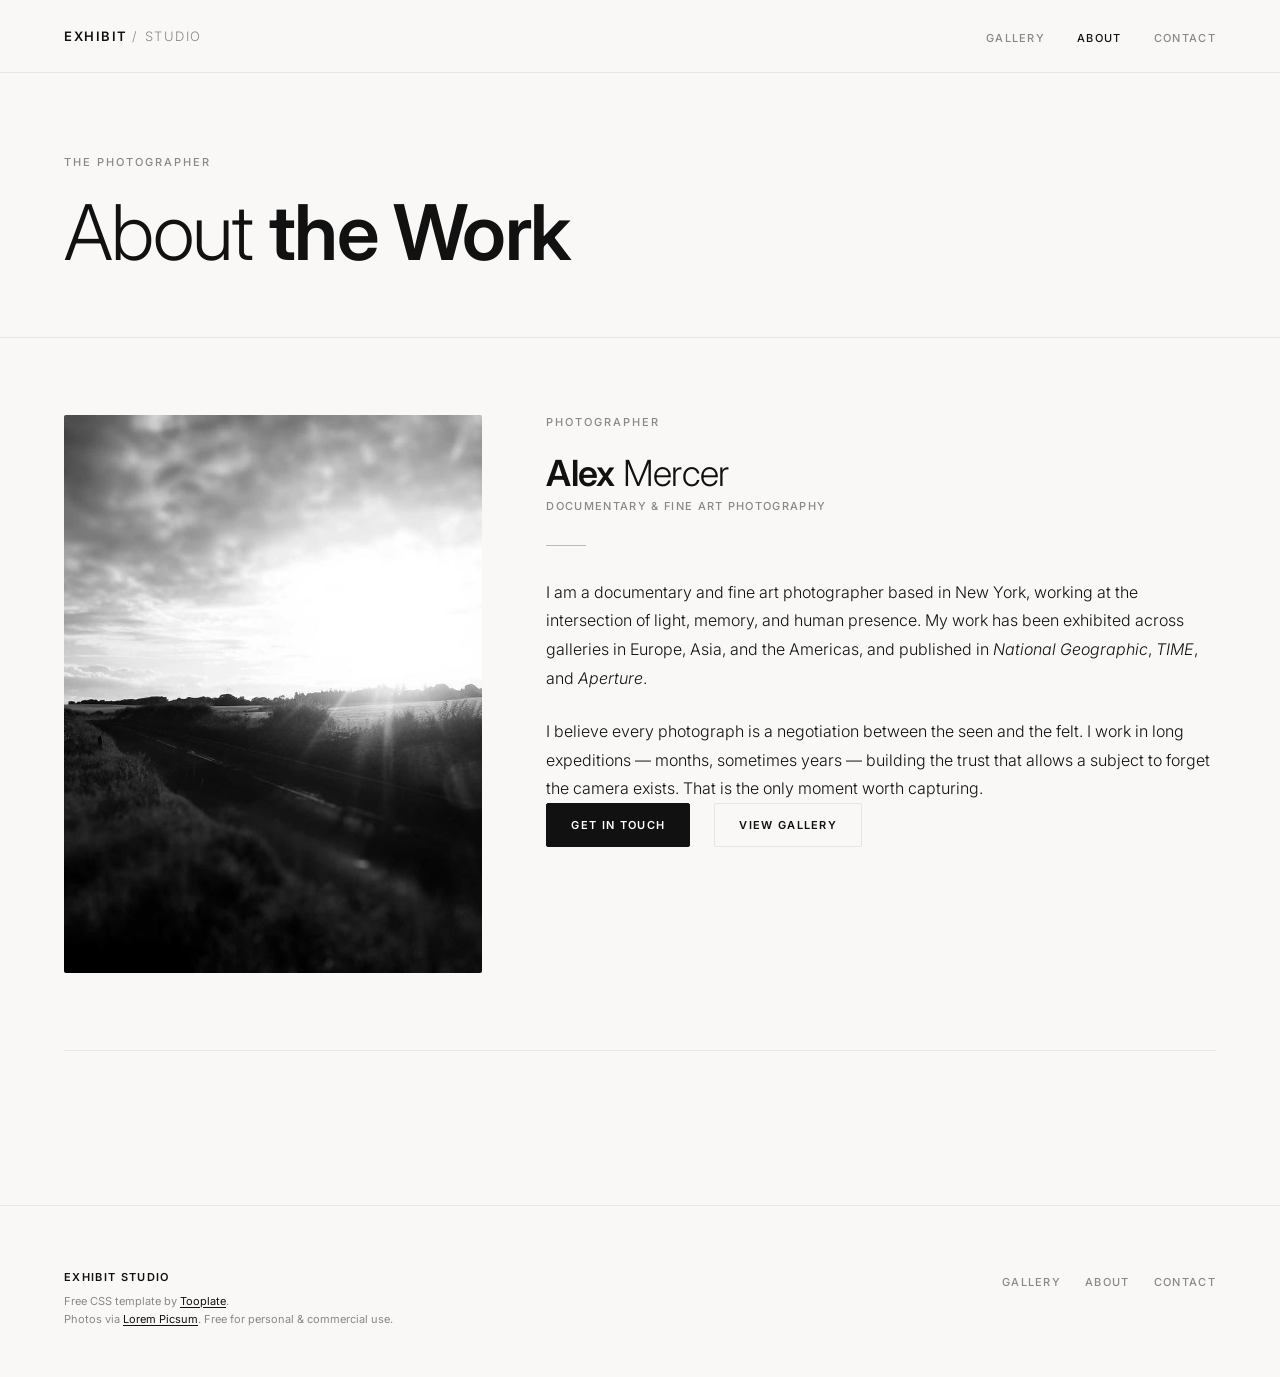
==== about.html @ 5e337fef "barebones website minus individual image pages" ====
<!DOCTYPE html>
<html lang="en">
<head>
  <meta charset="UTF-8" />
  <meta name="viewport" content="width=device-width, initial-scale=1.0" />
  <title>About — Exhibit Studio</title>
  <meta name="description" content="About the photographer — Exhibit Studio." />

  <!--
Tooplate 2160 Exhibit Studio
https://www.tooplate.com/view/2160-exhibit-studio
Free HTML CSS Template
-->

  <link rel="preconnect" href="https://fonts.googleapis.com" />
  <link rel="preconnect" href="https://fonts.gstatic.com" crossorigin />
  <link href="https://fonts.googleapis.com/css2?family=Inter:wght@300;400;500;600&display=swap" rel="stylesheet" />
  <link rel="stylesheet" href="tooplate-exhibit-style.css" />
</head>
<body>

  <!-- ═══════════════════════════════════════════════════════════════
       NAVIGATION
       ═══════════════════════════════════════════════════════════════ -->
  <nav class="site-nav" role="navigation" aria-label="Main">

    <div class="nav__bar">
      <!-- ↓ EDIT: Your studio / brand name -->
      <a href="index.html" class="nav__wordmark">Exhibit <span>/ Studio</span></a>

      <ul class="nav__links">
        <li><a href="index.html">Gallery</a></li>
        <li><a href="about.html" class="nav__link--active">About</a></li>
        <li><a href="contact.html">Contact</a></li>
      </ul>

      <button
        class="nav__hamburger"
        id="js-hamburger"
        aria-label="Open menu"
        aria-expanded="false"
        aria-controls="js-mobile-menu"
      >
        <span class="nav__hamburger-line"></span>
        <span class="nav__hamburger-line"></span>
        <span class="nav__hamburger-line"></span>
      </button>
    </div>

    <ul class="nav__mobile-menu" id="js-mobile-menu" aria-hidden="true">
      <li><a href="index.html">Gallery</a></li>
      <li><a href="about.html" class="nav__link--active">About</a></li>
      <li><a href="contact.html">Contact</a></li>
    </ul>

  </nav>


  <!-- ═══════════════════════════════════════════════════════════════
       HERO
       ═══════════════════════════════════════════════════════════════ -->
  <header class="page-hero">
    <p class="page-hero__tag">The Photographer</p>
    <!-- ↓ EDIT: Your name or studio tagline -->
    <h1 class="page-hero__title">About <strong>the Work</strong></h1>
  </header>


  <!-- ═══════════════════════════════════════════════════════════════
       ABOUT CONTENT
       ═══════════════════════════════════════════════════════════════ -->
  <main class="about-body">

    <!-- ── Portrait + Bio ──────────────────────────────────────── -->
    <div class="about-intro">

      <div class="about-portrait">
        <!-- ↓ EDIT: Replace with your portrait photo -->
        <img
          src="images/tooplate-about-image.jpg"
          width="600"
          height="800"
          alt="Portrait of the photographer"
          class="about-portrait__img"
          loading="eager"
        />
      </div>

      <div class="about-bio">
        <p class="about-bio__label">Photographer</p>

        <!-- ↓ EDIT: Your full name -->
        <h2 class="about-bio__name"><strong>Alex</strong> Mercer</h2>
        <!-- ↓ EDIT: Your title or specialty -->
        <p class="about-bio__title">Documentary &amp; Fine Art Photography</p>

        <div class="about-bio__divider" aria-hidden="true"></div>

        <!-- ↓ EDIT: Your bio paragraphs (2–3 is ideal) -->
        <p class="about-bio__text">
          I am a documentary and fine art photographer based in New York, working at the
          intersection of light, memory, and human presence. My work has been exhibited
          across galleries in Europe, Asia, and the Americas, and published in
          <em>National Geographic</em>, <em>TIME</em>, and <em>Aperture</em>.
        </p>
        <p class="about-bio__text">
          I believe every photograph is a negotiation between the seen and the felt.
          I work in long expeditions — months, sometimes years — building the trust
          that allows a subject to forget the camera exists. That is the only moment
          worth capturing.
        </p>


    <!-- ── CTA ──────────────────────────────────────────────────── -->
    <div class="about-cta">
      <!-- ↓ EDIT: Link to your gallery and contact page -->
      <a href="contact.html" class="btn btn--primary">Get in touch</a>
      <a href="index.html"   class="btn btn--ghost">View gallery</a>
    </div>

  </main>


  <!-- ═══════════════════════════════════════════════════════════════
       FOOTER
       ═══════════════════════════════════════════════════════════════ -->
  <footer class="site-footer">
    <div>
      <!-- ↓ EDIT: Your studio name -->
      <p class="footer__brand">Exhibit Studio</p>
      <p class="footer__credit">
        Free CSS template by <a href="https://www.tooplate.com/view/2160-exhibit-studio" target="_blank" rel="nofollow">Tooplate</a>.<br>
        Photos via <a href="https://picsum.photos" target="_blank" rel="noopener">Lorem Picsum</a>. Free for personal &amp; commercial use.
      </p>
    </div>
    <ul class="footer__nav">
      <li><a href="index.html">Gallery</a></li>
      <li><a href="about.html">About</a></li>
      <li><a href="contact.html">Contact</a></li>
    </ul>
  </footer>

  <!-- ═══════════════════════════════════════════════════════════════
       JAVASCRIPT — Hamburger menu only
       ═══════════════════════════════════════════════════════════════ -->
  <script src="tooplate-exhibit-script.js"></script>

</body>
</html>
---- tooplate-exhibit-style.css ----
/*
Tooplate 2160 Exhibit Studio
https://www.tooplate.com/view/2160-exhibit-studio
Free HTML CSS Template
*/

/* ═══════════════════════════════════════════════════════════════
       DESIGN TOKENS — Edit these to restyle the entire template
       ═══════════════════════════════════════════════════════════════ */
    :root {

      /* ── Palette ─────────────────────────────────────────────── */
      --color-page-background:    #f9f8f6;   /* Off-white canvas                */
      --color-surface:            #ffffff;   /* Card / panel backgrounds        */
      --color-text-primary:       #111111;   /* Headlines, nav links            */
      --color-text-secondary:     #888888;   /* Sub-labels, meta info           */
      --color-text-tertiary:      #bbbbbb;   /* Dividers, faint labels          */
      --color-accent:             #111111;   /* Hover underlines, active states */
      --color-border-subtle:      #e8e6e1;   /* Hairline borders                */

      /* ── Caption Overlay ─────────────────────────────────────── */
      --color-caption-background: rgba(0, 0, 0, 0.72);  /* Semi-transparent bar */
      --color-caption-text:       #ffffff;
      --color-caption-meta:       rgba(255, 255, 255, 0.60);

      /* ── Lightbox (Lightroom Mode) ───────────────────────────── */
      --color-lightbox-backdrop:  rgba(8, 8, 8, 0.97);
      --color-lightbox-ui:        rgba(255, 255, 255, 0.85);
      --color-lightbox-ui-hover:  #ffffff;
      --color-lightbox-meta:      rgba(255, 255, 255, 0.50);

      /* ── Typography ──────────────────────────────────────────── */
      --font-family:              'Inter', -apple-system, BlinkMacSystemFont, sans-serif;
      --font-size-wordmark:       0.8125rem;  /* NAV logo text             */
      --font-size-label:          0.6875rem;  /* Tags, meta, small labels  */
      --font-size-caption-title:  0.8125rem;  /* Overlay photo title       */
      --font-size-caption-meta:   0.6875rem;  /* Overlay photographer meta */
      --font-size-hero-title:     clamp(2.25rem, 6vw, 5rem);
      --font-size-hero-sub:       clamp(0.75rem, 1.5vw, 0.875rem);
      --font-size-footer:         0.6875rem;
      --letter-spacing-wide:      0.12em;
      --letter-spacing-wider:     0.18em;

      /* ── Page Spacing ────────────────────────────────────────── */
      --space-page-x:             clamp(1.5rem, 5vw, 6rem);  /* Left/right margin  */
      --space-gallery-x:          clamp(20rem, 20vw, 30rem);
      --space-page-top:           2rem;
      --space-nav-height:         4.5rem;
      --space-hero-top:           clamp(3rem, 6vw, 6rem);
      --space-hero-bottom:        clamp(2.5rem, 5vw, 5rem);
      --space-section-gap:        clamp(1rem, 2vw, 1.5rem);
      --space-footer-top:         clamp(3rem, 5vw, 5rem);

      /* ── Masonry Grid ────────────────────────────────────────── */
      --grid-column-gap:          clamp(0.625rem, 1.25vw, 1.125rem); /* Gap between columns */
      --grid-item-margin-bottom:  clamp(0.625rem, 1.25vw, 1.125rem); /* Gap between rows    */
      --grid-columns-frontpg:     1;   
      --grid-columns-wide:        3;   /* ≥1400px */
      --grid-columns-desktop:     2;   /* ≥900px  */
      --grid-columns-tablet:      2;   /* ≥560px  */
      --grid-columns-mobile:      1;   /* <560px  */
      --grid-border-radius:       2px;

      /* ── Transitions ─────────────────────────────────────────── */
      --transition-caption:       transform 0.38s cubic-bezier(0.4, 0, 0.2, 1),
                                  opacity  0.38s cubic-bezier(0.4, 0, 0.2, 1);
      --transition-image-scale:   transform 0.55s cubic-bezier(0.25, 0.46, 0.45, 0.94);
      --transition-lightbox:      opacity 0.28s ease;
      --transition-lightbox-img:  opacity 0.22s ease, transform 0.28s cubic-bezier(0.4, 0, 0.2, 1);

      /* ── Contact Form Colors ──────────────────────────────────── */
      --color-input-bg:           #ffffff;
      --color-input-border:       #d8d5cf;
      --color-input-focus:        #111111;
      --color-success-bg:         #f0faf4;
      --color-success-text:       #1a7a45;
      --color-success-border:     #b6e8cb;
      --color-error-text:         #c0392b;

    }

    /* ═══════════════════════════════════════════════════════════════
       RESET & BASE
       ═══════════════════════════════════════════════════════════════ */
    *, *::before, *::after { box-sizing: border-box; margin: 0; padding: 0; }

    html {
      font-family:          var(--font-family);
      font-size:            16px;
      background-color:     var(--color-page-background);
      color:                var(--color-text-primary);
      -webkit-font-smoothing: antialiased;
      text-rendering:       optimizeLegibility;
      scroll-behavior:      smooth;
    }

    body { min-height: 100vh; }

    img { display: block; width: 100%; height: auto; }

    a { color: inherit; text-decoration: none; }

    /* ═══════════════════════════════════════════════════════════════
       NAVIGATION
       ═══════════════════════════════════════════════════════════════ */
    .site-nav {
      position:         sticky;
      top:              0;
      z-index:          200;
      background-color: var(--color-page-background);
      border-bottom:    1px solid var(--color-border-subtle);
    }

    /* ── Top bar (wordmark + hamburger / desktop links) ────────── */
    .nav__bar {
      display:          flex;
      align-items:      center;
      justify-content:  space-between;
      height:           var(--space-nav-height);
      padding:          0 var(--space-page-x);
    }

    .nav__wordmark {
      font-size:      var(--font-size-wordmark);
      font-weight:    600;
      letter-spacing: var(--letter-spacing-wide);
      text-transform: uppercase;
      color:          var(--color-text-primary);
    }

    .nav__wordmark span {
      font-weight:    300;
      color:          var(--color-text-secondary);
    }

    /* ── Desktop links (hidden on mobile) ───────────────────────── */
    .nav__links {
      display:        flex;
      align-items:    center;
      gap:            2rem;
      list-style:     none;
    }

    .nav__links a {
      font-size:      var(--font-size-label);
      font-weight:    500;
      letter-spacing: var(--letter-spacing-wide);
      text-transform: uppercase;
      color:          var(--color-text-secondary);
      transition:     color 0.2s ease;
    }

    .nav__links a:hover { color: var(--color-text-primary); }

    .nav__links .nav__link--active { color: var(--color-text-primary); }

    /* ── Hamburger button (hidden on desktop) ───────────────────── */
    .nav__hamburger {
      display:          none;
      flex-direction:   column;
      justify-content:  center;
      align-items:      center;
      gap:              5px;
      width:            2.5rem;
      height:           2.5rem;
      background:       transparent;
      border:           none;
      cursor:           pointer;
      padding:          0.25rem;
      border-radius:    4px;
      -webkit-tap-highlight-color: transparent;
    }

    .nav__hamburger-line {
      display:          block;
      width:            22px;
      height:           1.5px;
      background:       var(--color-text-primary);
      border-radius:    2px;
      transition:       transform 0.3s ease, opacity 0.3s ease, width 0.3s ease;
      transform-origin: center;
    }

    /* Animate to X when open */
    .nav__hamburger[aria-expanded="true"] .nav__hamburger-line:nth-child(1) {
      transform: translateY(6.5px) rotate(45deg);
    }
    .nav__hamburger[aria-expanded="true"] .nav__hamburger-line:nth-child(2) {
      opacity:  0;
      width:    0;
    }
    .nav__hamburger[aria-expanded="true"] .nav__hamburger-line:nth-child(3) {
      transform: translateY(-6.5px) rotate(-45deg);
    }

    /* ── Mobile drawer ──────────────────────────────────────────── */
    .nav__mobile-menu {
      display:          none;           /* JS toggles .is-open */
      flex-direction:   column;
      padding:          0 var(--space-page-x) 1.5rem;
      border-top:       1px solid var(--color-border-subtle);
      background-color: var(--color-page-background);

      /* Slide-down animation */
      overflow:         hidden;
      max-height:       0;
      opacity:          0;
      transition:       max-height 0.35s cubic-bezier(0.4, 0, 0.2, 1),
                        opacity    0.25s ease,
                        padding    0.35s ease;
    }

    .nav__mobile-menu.is-open {
      max-height:       20rem;
      opacity:          1;
      padding-top:      1.25rem;
    }

    .nav__mobile-menu li {
      list-style: none;
      border-bottom: 1px solid var(--color-border-subtle);
    }

    .nav__mobile-menu li:last-child { border-bottom: none; }

    .nav__mobile-menu a {
      display:          block;
      padding:          0.9rem 0;
      font-size:        0.8125rem;
      font-weight:      500;
      letter-spacing:   var(--letter-spacing-wide);
      text-transform:   uppercase;
      color:            var(--color-text-secondary);
      transition:       color 0.2s ease;
    }

    .nav__mobile-menu a:hover,
    .nav__mobile-menu .nav__link--active { color: var(--color-text-primary); }

    /* ── Responsive switch ──────────────────────────────────────── */
    @media (max-width: 680px) {
      .nav__links     { display: none; }
      .nav__hamburger { display: flex; }
      .nav__mobile-menu { display: flex; }
    }

    /* ═══════════════════════════════════════════════════════════════
       HERO HEADER
       ═══════════════════════════════════════════════════════════════ */
    .site-hero {
      padding:         var(--space-hero-top) var(--space-page-x) var(--space-hero-bottom);
      border-bottom:   1px solid var(--color-border-subtle);
    }

    .hero__tag {
      display:         inline-block;
      font-size:       var(--font-size-label);
      font-weight:     500;
      letter-spacing:  var(--letter-spacing-wider);
      text-transform:  uppercase;
      color:           var(--color-text-secondary);
      margin-bottom:   1.5rem;
    }

    .hero__title {
      font-size:       var(--font-size-hero-title);
      font-weight:     300;
      line-height:     1.05;
      letter-spacing:  -0.02em;
      max-width:       14ch;
      margin-bottom:   1.75rem;
    }

    .hero__title strong { font-weight: 600; }

    .hero__meta {
      display:         flex;
      align-items:     center;
      gap:             1.5rem;
    }

    .hero__count {
      font-size:       var(--font-size-hero-sub);
      font-weight:     400;
      letter-spacing:  var(--letter-spacing-wide);
      color:           var(--color-text-secondary);
    }

    .hero__rule {
      flex:            1;
      max-width:       4rem;
      height:          1px;
      background:      var(--color-text-tertiary);
    }

    .hero__desc {
      font-size:       var(--font-size-hero-sub);
      color:           var(--color-text-secondary);
      max-width:       48ch;
      line-height:     1.6;
    }

    /* ═══════════════════════════════════════════════════════════════
       FILTER BAR  (optional — remove this section if not needed)
       ═══════════════════════════════════════════════════════════════ */

    /* ═══════════════════════════════════════════════════════════════
       FILTER BAR  (optional — remove this section if not needed)
       ═══════════════════════════════════════════════════════════════ */
    .gallery-filter-wrap {
      border-bottom: 1px solid var(--color-border-subtle);
    }

    .gallery-filter {
      display:         flex;
      align-items:     center;
      flex-wrap:       wrap;       /* All buttons visible — no hidden scroll */
      gap:             0.375rem;
      padding:         0.75rem var(--space-page-x);
    }

    .filter__btn {
      /* 44px minimum tap target height for touch usability */
      min-height:      2.75rem;
      padding:         0 1rem;
      font-family:     var(--font-family);
      font-size:       var(--font-size-label);
      font-weight:     500;
      letter-spacing:  var(--letter-spacing-wide);
      text-transform:  uppercase;
      color:           var(--color-text-secondary);
      background:      transparent;
      border:          1px solid transparent;
      border-radius:   999px;
      cursor:          pointer;
      transition:      all 0.2s ease;
      -webkit-tap-highlight-color: transparent;
      white-space:     nowrap;     /* Each label stays on one line */
    }

    .filter__btn:hover {
      color:           var(--color-text-primary);
      border-color:    var(--color-border-subtle);
    }

    .filter__btn.is-active {
      color:           var(--color-surface);
      background:      var(--color-text-primary);
      border-color:    var(--color-text-primary);
    }

    /* On touch devices: always show caption (no hover state exists) */
    @media (hover: none) {
      .gallery__caption {
        transform:   translateY(0);
        opacity:     1;
      }
    }

    /* ═══════════════════════════════════════════════════════════════
       MASONRY GALLERY  ← THE GRID
       CSS Columns masonry — no JavaScript required for the layout.
       ═══════════════════════════════════════════════════════════════ */
    .front__gallery {
      padding:         var(--space-section-gap) var(--space-page-x);
      /* CSS Columns masonry */
      column-count:    var(--grid-columns-frontpg);
      column-gap:      var(--grid-column-gap);
    }

    /* ── Responsive column counts ─────────────────────────────── */
    @media (min-width: 1000px) {
      .front__gallery { column-count: var(--grid-columns-frontpg); }
      .front__gallery { padding: var(--space-section-gap) var(--space-gallery-x); }
    }

    @media (max-width: 900px) {
      .front__gallery { column-count: var(--grid-columns-frontpg); }
    }

    @media (max-width: 560px) {
      .front__gallery { column-count: var(--grid-columns-frontpg); }
    }

    .case__gallery {
      padding:         var(--space-section-gap) var(--space-page-x);
      /* CSS Columns masonry */
      column-count:    var(--grid-columns-desktop);
      column-gap:      var(--grid-column-gap);
    }

    /* ── Responsive column counts ─────────────────────────────── */
    @media (min-width: 1400px) {
      .case__gallery { column-count: var(--grid-columns-wide); }
    }

    @media (max-width: 900px) {
      .case__gallery { column-count: var(--grid-columns-tablet); }
    }

    @media (max-width: 560px) {
      .case__gallery { column-count: var(--grid-columns-mobile); }
    }

    /* ── Gallery Item ─────────────────────────────────────────── */
    .gallery__item {
      position:        relative;
      display:         block;          /* Prevents column-break artifacts */
      break-inside:    avoid;          /* Prevents images from splitting   */
      max-width: 100%;
      margin-bottom:   var(--grid-item-margin-bottom);
      border-radius:   var(--grid-border-radius);
      overflow:        hidden;
      cursor:          pointer;
      background:      var(--color-border-subtle);  /* Placeholder while image loads */
    }

    /* ── Image zoom on hover ──────────────────────────────────── */
    .gallery__image {
      width:           100%;
      height:          auto;
      display:         block;
      transition:      var(--transition-image-scale);
      will-change:     transform;
    }

    .gallery__item:hover .gallery__image {
      transform:       scale(1.035);
    }

    /* ── Caption Overlay ──────────────────────────────────────── */
    .gallery__caption {
      position:        absolute;
      bottom:          0;
      left:            0;
      right:           0;
      padding:         var(--space-section-gap) 1rem 0.875rem;

      /* Gradient for legibility even without the bar background */
      background:      linear-gradient(
                         to top,
                         var(--color-caption-background) 0%,
                         rgba(0,0,0,0) 100%
                       );

      /* ── Hidden by default; slides up on hover ── */
      transform:       translateY(100%);
      opacity:         0;
      transition:      var(--transition-caption);
    }

    .gallery__item:hover .gallery__caption {
      transform:       translateY(0);
      opacity:         1;
    }

    .gallery__caption-title {
      display:         block;
      font-size:       var(--font-size-caption-title);
      font-weight:     500;
      color:           var(--color-caption-text);
      margin-bottom:   0.25rem;
      white-space:     nowrap;
      overflow:        hidden;
      text-overflow:   ellipsis;
    }

    .gallery__caption-meta {
      display:         block;
      font-size:       var(--font-size-caption-meta);
      font-weight:     400;
      letter-spacing:  var(--letter-spacing-wide);
      color:           var(--color-caption-meta);
      text-transform:  uppercase;
    }

    /* ── Lightbox indicator icon ──────────────────────────────── */
    .gallery__expand-icon {
      position:        absolute;
      top:             0.75rem;
      right:           0.75rem;
      width:           1.75rem;
      height:          1.75rem;
      display:         flex;
      align-items:     center;
      justify-content: center;
      background:      rgba(0, 0, 0, 0.45);
      border-radius:   50%;
      opacity:         0;
      transition:      opacity 0.25s ease;
    }

    .gallery__expand-icon svg {
      width:  12px;
      height: 12px;
      stroke: #fff;
      fill:   none;
    }

    .gallery__item:hover .gallery__expand-icon { opacity: 1; }

    /* ═══════════════════════════════════════════════════════════════
       LIGHTBOX  —  "Lightroom Mode"
       Opened via JS when any gallery image is clicked.
       ═══════════════════════════════════════════════════════════════ */
    .lightbox {
      position:        fixed;
      inset:           0;
      z-index:         1000;
      display:         flex;
      flex-direction:  column;
      background:      var(--color-lightbox-backdrop);

      /* Hidden state */
      opacity:         0;
      pointer-events:  none;
      transition:      var(--transition-lightbox);
    }

    .lightbox.is-open {
      opacity:         1;
      pointer-events:  all;
    }

    /* ── Lightbox top bar ─────────────────────────────────────── */
    .lightbox__bar {
      display:         flex;
      align-items:     center;
      justify-content: space-between;
      padding:         1rem 1.5rem;
      flex-shrink:     0;
    }

    .lightbox__counter {
      font-size:       var(--font-size-label);
      font-weight:     400;
      letter-spacing:  var(--letter-spacing-wide);
      color:           var(--color-lightbox-meta);
    }

    .lightbox__close {
      width:           2.25rem;
      height:          2.25rem;
      display:         flex;
      align-items:     center;
      justify-content: center;
      background:      transparent;
      border:          none;
      border-radius:   50%;
      color:           var(--color-lightbox-ui);
      cursor:          pointer;
      transition:      background 0.2s ease, color 0.2s ease;
    }

    .lightbox__close:hover {
      background:      rgba(255,255,255,0.1);
      color:           var(--color-lightbox-ui-hover);
    }

    .lightbox__close svg {
      width:  18px;
      height: 18px;
      stroke: currentColor;
      fill:   none;
      stroke-width: 1.5;
    }

    /* ── Lightbox stage (image area) ──────────────────────────── */
    .lightbox__stage {
      flex:            1;
      display:         flex;
      align-items:     center;
      justify-content: center;
      position:        relative;
      padding:         0 5rem;
      overflow:        hidden;
    }

    @media (max-width: 560px) {
      .lightbox__stage { padding: 0 3rem; }
    }

    .lightbox__image {
      max-width:       100%;
      max-height:      100%;
      object-fit:      contain;
      border-radius:   1px;
      box-shadow:      0 30px 80px rgba(0,0,0,0.6);

      /* Transition when swapping images */
      opacity:         1;
      transform:       scale(1);
      transition:      var(--transition-lightbox-img);
    }

    .lightbox__image.is-loading {
      opacity:         0;
      transform:       scale(0.97);
    }

    /* ── Lightbox navigation arrows ───────────────────────────── */
    .lightbox__nav {
      position:        absolute;
      top:             50%;
      transform:       translateY(-50%);
      width:           3rem;
      height:          3rem;
      display:         flex;
      align-items:     center;
      justify-content: center;
      background:      rgba(255,255,255,0.08);
      border:          1px solid rgba(255,255,255,0.12);
      border-radius:   50%;
      color:           var(--color-lightbox-ui);
      cursor:          pointer;
      transition:      background 0.2s ease, color 0.2s ease;
    }

    .lightbox__nav:hover {
      background:      rgba(255,255,255,0.18);
      color:           var(--color-lightbox-ui-hover);
    }

    .lightbox__nav svg {
      width:  16px;
      height: 16px;
      stroke: currentColor;
      fill:   none;
      stroke-width: 1.75;
    }

    .lightbox__nav--prev { left:  1.25rem; }
    .lightbox__nav--next { right: 1.25rem; }

    /* ── Lightbox caption / bottom bar ───────────────────────── */
    .lightbox__caption {
      padding:         1.25rem 1.5rem 1.75rem;
      flex-shrink:     0;
      text-align:      center;
    }

    .lightbox__caption-title {
      font-size:       0.9375rem;
      font-weight:     500;
      color:           var(--color-lightbox-ui);
      margin-bottom:   0.3rem;
    }

    .lightbox__caption-meta {
      font-size:       var(--font-size-label);
      font-weight:     400;
      letter-spacing:  var(--letter-spacing-wide);
      text-transform:  uppercase;
      color:           var(--color-lightbox-meta);
    }

    /* ═══════════════════════════════════════════════════════════════
       FOOTER
       ═══════════════════════════════════════════════════════════════ */
    .site-footer {
      padding:         var(--space-footer-top) var(--space-page-x) 3rem;
      border-top:      1px solid var(--color-border-subtle);
      display:         flex;
      align-items:     flex-start;
      justify-content: space-between;
      gap:             2rem;
      flex-wrap:       wrap;
    }

    .footer__brand {
      font-size:       var(--font-size-footer);
      font-weight:     600;
      letter-spacing:  var(--letter-spacing-wide);
      text-transform:  uppercase;
      color:           var(--color-text-primary);
      margin-bottom:   0.5rem;
    }

    .footer__credit {
      font-size:       var(--font-size-footer);
      color:           var(--color-text-secondary);
      line-height:     1.7;
    }

    .footer__credit a {
      color:           var(--color-text-primary);
      text-decoration: underline;
      text-underline-offset: 2px;
    }

    .footer__nav {
      display:         flex;
      gap:             1.5rem;
      list-style:      none;
    }

    .footer__nav a {
      font-size:       var(--font-size-footer);
      font-weight:     500;
      letter-spacing:  var(--letter-spacing-wide);
      text-transform:  uppercase;
      color:           var(--color-text-secondary);
      transition:      color 0.2s ease;
    }

    .footer__nav a:hover { color: var(--color-text-primary); }

    /* ═══════════════════════════════════════════════════════════════
       UTILITIES
       ═══════════════════════════════════════════════════════════════ */
    .visually-hidden {
      position:   absolute;
      width:      1px;
      height:     1px;
      overflow:   hidden;
      clip:       rect(0,0,0,0);
      white-space: nowrap;
    }

/* ═══════════════════════════════════════════════════════════════
       PAGE HERO
       ═══════════════════════════════════════════════════════════════ */
    .page-hero {
      padding:       var(--space-hero-top) var(--space-page-x) var(--space-hero-bottom);
      border-bottom: 1px solid var(--color-border-subtle);
    }

    .page-hero__tag {
      display:        inline-block;
      font-size:      var(--font-size-label);
      font-weight:    500;
      letter-spacing: var(--letter-spacing-wider);
      text-transform: uppercase;
      color:          var(--color-text-secondary);
      margin-bottom:  1.5rem;
    }

    .page-hero__title {
      font-size:      var(--font-size-hero-title);
      font-weight:    300;
      line-height:    1.05;
      letter-spacing: -0.02em;
      max-width:      14ch;
    }

    .page-hero__title strong { font-weight: 600; }

    /* ═══════════════════════════════════════════════════════════════
       ABOUT LAYOUT
       ═══════════════════════════════════════════════════════════════ */
    .about-body {
      padding: clamp(3rem, 6vw, 6rem) var(--space-page-x);
    }

    /* ── Two-column: portrait + bio ─────────────────────────────── */
    .about-intro {
      display:               grid;
      grid-template-columns: 1fr 1.6fr;
      gap:                   clamp(2rem, 5vw, 5rem);
      align-items:           start;
      margin-bottom:         clamp(3rem, 6vw, 6rem);
      padding-bottom:        clamp(3rem, 6vw, 6rem);
      border-bottom:         1px solid var(--color-border-subtle);
    }

    @media (max-width: 720px) {
      .about-intro {
        grid-template-columns: 1fr;
      }
    }

    /* ── Portrait image ─────────────────────────────────────────── */
    .about-portrait {
      position:      relative;
    }

    .about-portrait__img {
      width:         100%;
      aspect-ratio:  3 / 4;
      object-fit:    cover;
      border-radius: 2px;
      display:       block;
    }

    /* ── Bio text ───────────────────────────────────────────────── */
    .about-bio__label {
      font-size:      var(--font-size-label);
      font-weight:    500;
      letter-spacing: var(--letter-spacing-wider);
      text-transform: uppercase;
      color:          var(--color-text-secondary);
      margin-bottom:  1.5rem;
    }

    .about-bio__name {
      font-size:      clamp(1.5rem, 3vw, 2.25rem);
      font-weight:    300;
      letter-spacing: -0.02em;
      line-height:    1.15;
      margin-bottom:  0.25rem;
    }

    .about-bio__name strong { font-weight: 600; }

    .about-bio__title {
      font-size:      var(--font-size-label);
      font-weight:    500;
      letter-spacing: var(--letter-spacing-wide);
      text-transform: uppercase;
      color:          var(--color-text-secondary);
      margin-bottom:  2rem;
    }

    .about-bio__divider {
      width:          2.5rem;
      height:         1px;
      background:     var(--color-text-tertiary);
      margin-bottom:  2rem;
    }

    .about-bio__text {
      font-size:      1rem;
      font-weight:    300;
      line-height:    1.8;
      color:          var(--color-text-primary);
      margin-bottom:  1.5rem;
    }

    .about-bio__text:last-of-type { margin-bottom: 0; }

    /* ── Stats row ──────────────────────────────────────────────── */
    .about-stats {
      display:               grid;
      grid-template-columns: repeat(4, 1fr);
      gap:                   1px;
      background:            var(--color-border-subtle);
      border:                1px solid var(--color-border-subtle);
      margin-bottom:         clamp(3rem, 6vw, 6rem);
      padding-bottom:        clamp(3rem, 6vw, 6rem);
      border-bottom:         1px solid var(--color-border-subtle);
    }

    @media (max-width: 600px) {
      .about-stats { grid-template-columns: repeat(2, 1fr); }
    }

    .about-stat {
      background:  var(--color-page-background);
      padding:     2rem 1.5rem;
    }

    .about-stat__number {
      font-size:      clamp(2rem, 4vw, 3rem);
      font-weight:    300;
      letter-spacing: -0.03em;
      line-height:    1;
      margin-bottom:  0.5rem;
    }

    .about-stat__label {
      font-size:      var(--font-size-label);
      font-weight:    500;
      letter-spacing: var(--letter-spacing-wide);
      text-transform: uppercase;
      color:          var(--color-text-secondary);
    }

    /* ── Approach items (inside bio column) ────────────────────── */
    .about-approach__items {
      display:        flex;
      flex-direction: column;
      gap:            2rem;
      margin-top:     0.5rem;
    }

    .about-approach__item-number {
      font-size:      var(--font-size-label);
      font-weight:    500;
      letter-spacing: var(--letter-spacing-wide);
      color:          var(--color-text-tertiary);
      margin-bottom:  0.5rem;
    }

    .about-approach__item-title {
      font-size:      1.125rem;
      font-weight:    500;
      margin-bottom:  0.6rem;
    }

    .about-approach__item-text {
      font-size:      0.9375rem;
      font-weight:    300;
      line-height:    1.75;
      color:          var(--color-text-secondary);
    }

    /* ── CTA row ────────────────────────────────────────────────── */
    .about-cta {
      display:     flex;
      align-items: center;
      gap:         1.5rem;
      flex-wrap:   wrap;
    }

    .btn {
      display:         inline-flex;
      align-items:     center;
      gap:             0.5rem;
      height:          2.75rem;
      padding:         0 1.5rem;
      font-family:     var(--font-family);
      font-size:       var(--font-size-label);
      font-weight:     600;
      letter-spacing:  var(--letter-spacing-wide);
      text-transform:  uppercase;
      border-radius:   2px;
      cursor:          pointer;
      transition:      all 0.2s ease;
      -webkit-tap-highlight-color: transparent;
    }

    .btn--primary {
      background:   var(--color-text-primary);
      color:        var(--color-surface);
      border:       1px solid var(--color-text-primary);
    }

    .btn--primary:hover {
      background:   transparent;
      color:        var(--color-text-primary);
    }

    .btn--ghost {
      background:   transparent;
      color:        var(--color-text-primary);
      border:       1px solid var(--color-border-subtle);
    }

    .btn--ghost:hover {
      border-color: var(--color-text-primary);
    }

/* ═══════════════════════════════════════════════════════════════
       CONTACT LAYOUT
       ═══════════════════════════════════════════════════════════════ */
    .contact-body {
      padding: clamp(3rem, 6vw, 6rem) var(--space-page-x);
    }

    /* ── Two columns: form (left) + info (right) ─────────────────── */
    .contact-grid {
      display:               grid;
      grid-template-columns: 1.6fr 1fr;
      gap:                   clamp(2.5rem, 6vw, 7rem);
      align-items:           start;
    }

    @media (max-width: 800px) {
      .contact-grid { grid-template-columns: 1fr; }
    }

    /* ═══════════════════════════════════════════════════════════════
       CONTACT FORM
       ═══════════════════════════════════════════════════════════════ */
    .contact-form__heading {
      font-size:      1.25rem;
      font-weight:    500;
      letter-spacing: -0.01em;
      margin-bottom:  0.5rem;
    }

    .contact-form__subheading {
      font-size:      0.9375rem;
      font-weight:    300;
      color:          var(--color-text-secondary);
      line-height:    1.6;
      margin-bottom:  2.5rem;
    }

    /* ── Field groups ───────────────────────────────────────────── */
    .form-row {
      display:               grid;
      grid-template-columns: 1fr 1fr;
      gap:                   1rem;
      margin-bottom:         1rem;
    }

    @media (max-width: 480px) {
      .form-row { grid-template-columns: 1fr; }
    }

    .form-field {
      display:        flex;
      flex-direction: column;
      gap:            0.4rem;
      margin-bottom:  1rem;
    }

    .form-field:last-child { margin-bottom: 0; }

    .form-label {
      font-size:      var(--font-size-label);
      font-weight:    600;
      letter-spacing: var(--letter-spacing-wide);
      text-transform: uppercase;
      color:          var(--color-text-secondary);
    }

    .form-label .required {
      color:      var(--color-error-text);
      margin-left: 2px;
    }

    /* ── Inputs & Textarea ──────────────────────────────────────── */
    .form-input,
    .form-textarea,
    .form-select {
      width:          100%;
      /* Minimum 44px height on mobile */
      min-height:     2.75rem;
      padding:        0.625rem 0.875rem;
      font-family:    var(--font-family);
      font-size:      0.9375rem;
      font-weight:    300;
      color:          var(--color-text-primary);
      background:     var(--color-input-bg);
      border:         1px solid var(--color-input-border);
      border-radius:  2px;
      appearance:     none;
      -webkit-appearance: none;
      outline:        none;
      transition:     border-color 0.2s ease, box-shadow 0.2s ease;
    }

    .form-input::placeholder,
    .form-textarea::placeholder { color: var(--color-text-tertiary); }

    .form-input:focus,
    .form-textarea:focus,
    .form-select:focus {
      border-color: var(--color-input-focus);
      box-shadow:   0 0 0 3px rgba(17,17,17,0.07);
    }

    .form-textarea {
      resize:      vertical;
      min-height:  10rem;
      line-height: 1.65;
    }

    /* Custom select arrow */
    .form-select-wrap {
      position: relative;
    }

    .form-select-wrap::after {
      content:        '';
      position:       absolute;
      right:          0.9rem;
      top:            50%;
      transform:      translateY(-50%);
      width:          10px;
      height:         6px;
      background:     var(--color-text-secondary);
      clip-path:      polygon(0 0, 100% 0, 50% 100%);
      pointer-events: none;
    }

    /* ── Submit button ──────────────────────────────────────────── */
    .form-submit {
      margin-top:   1.5rem;
      display:      flex;
      align-items:  center;
      gap:          1rem;
      flex-wrap:    wrap;
    }

    .btn-submit {
      display:         inline-flex;
      align-items:     center;
      gap:             0.5rem;
      height:          2.75rem;
      padding:         0 1.75rem;
      font-family:     var(--font-family);
      font-size:       var(--font-size-label);
      font-weight:     600;
      letter-spacing:  var(--letter-spacing-wide);
      text-transform:  uppercase;
      color:           var(--color-surface);
      background:      var(--color-text-primary);
      border:          1px solid var(--color-text-primary);
      border-radius:   2px;
      cursor:          pointer;
      transition:      all 0.2s ease;
      -webkit-tap-highlight-color: transparent;
    }

    .btn-submit:hover {
      background:   transparent;
      color:        var(--color-text-primary);
    }

    .btn-submit:disabled {
      opacity: 0.5;
      cursor:  not-allowed;
    }

    .form-note {
      font-size:   var(--font-size-label);
      color:       var(--color-text-secondary);
      line-height: 1.6;
    }

    /* ── Success / Error messages ───────────────────────────────── */
    .form-message {
      display:       none;
      padding:       1rem 1.25rem;
      border-radius: 2px;
      font-size:     0.875rem;
      font-weight:   400;
      line-height:   1.5;
      margin-top:    1rem;
    }

    .form-message.is-success {
      display:          block;
      background:       var(--color-success-bg);
      color:            var(--color-success-text);
      border:           1px solid var(--color-success-border);
    }

    .form-message.is-error {
      display:          block;
      background:       #fdf0ef;
      color:            var(--color-error-text);
      border:           1px solid #f5c6c3;
    }

    /* ── Field error state ──────────────────────────────────────── */
    .form-input.is-invalid,
    .form-textarea.is-invalid {
      border-color: var(--color-error-text);
    }

    .field-error {
      display:     none;
      font-size:   var(--font-size-label);
      color:       var(--color-error-text);
      margin-top:  0.2rem;
    }

    .field-error.is-visible { display: block; }

    /* ═══════════════════════════════════════════════════════════════
       CONTACT SIDEBAR INFO
       ═══════════════════════════════════════════════════════════════ */
    .contact-info {
      position:   sticky;
      top:        calc(var(--space-nav-height) + 2rem);
    }

    @media (max-width: 800px) {
      .contact-info { position: static; }
    }

    .contact-info__section {
      margin-bottom:  2.5rem;
      padding-bottom: 2.5rem;
      border-bottom:  1px solid var(--color-border-subtle);
    }

    .contact-info__section:last-child {
      margin-bottom:  0;
      padding-bottom: 0;
      border-bottom:  none;
    }

    .contact-info__label {
      font-size:      var(--font-size-label);
      font-weight:    600;
      letter-spacing: var(--letter-spacing-wider);
      text-transform: uppercase;
      color:          var(--color-text-secondary);
      margin-bottom:  1rem;
    }

    .contact-info__value {
      font-size:   1rem;
      font-weight: 300;
      line-height: 1.6;
    }

    .contact-info__link {
      display:        inline-block;
      font-size:      0.9375rem;
      font-weight:    400;
      color:          var(--color-text-primary);
      text-decoration: underline;
      text-underline-offset: 3px;
      text-decoration-color: var(--color-text-tertiary);
      transition:     text-decoration-color 0.2s ease;
      margin-bottom:  0.375rem;
    }

    .contact-info__link:hover {
      text-decoration-color: var(--color-text-primary);
    }

    /* ── Social links ───────────────────────────────────────────── */
    .social-links {
      display:        flex;
      flex-direction: column;
      gap:            0.5rem;
    }

    .social-link {
      display:        flex;
      align-items:    center;
      gap:            0.625rem;
      font-size:      0.875rem;
      font-weight:    400;
      color:          var(--color-text-secondary);
      transition:     color 0.2s ease;
    }

    .social-link:hover { color: var(--color-text-primary); }

    .social-link__platform {
      font-size:      var(--font-size-label);
      font-weight:    600;
      letter-spacing: var(--letter-spacing-wide);
      text-transform: uppercase;
      color:          var(--color-text-tertiary);
      min-width:      4rem;
    }

    /* ── Availability badge ─────────────────────────────────────── */
    .availability {
      display:      inline-flex;
      align-items:  center;
      gap:          0.5rem;
      font-size:    var(--font-size-label);
      font-weight:  500;
      letter-spacing: var(--letter-spacing-wide);
      text-transform: uppercase;
    }

    .availability__dot {
      width:         7px;
      height:        7px;
      border-radius: 50%;
      background:    #2ecc71;
      flex-shrink:   0;
      /* Pulse animation */
      animation:     pulse 2.4s ease-in-out infinite;
    }

    @keyframes pulse {
      0%, 100% { opacity: 1;   transform: scale(1); }
      50%      { opacity: 0.5; transform: scale(1.3); }
    }
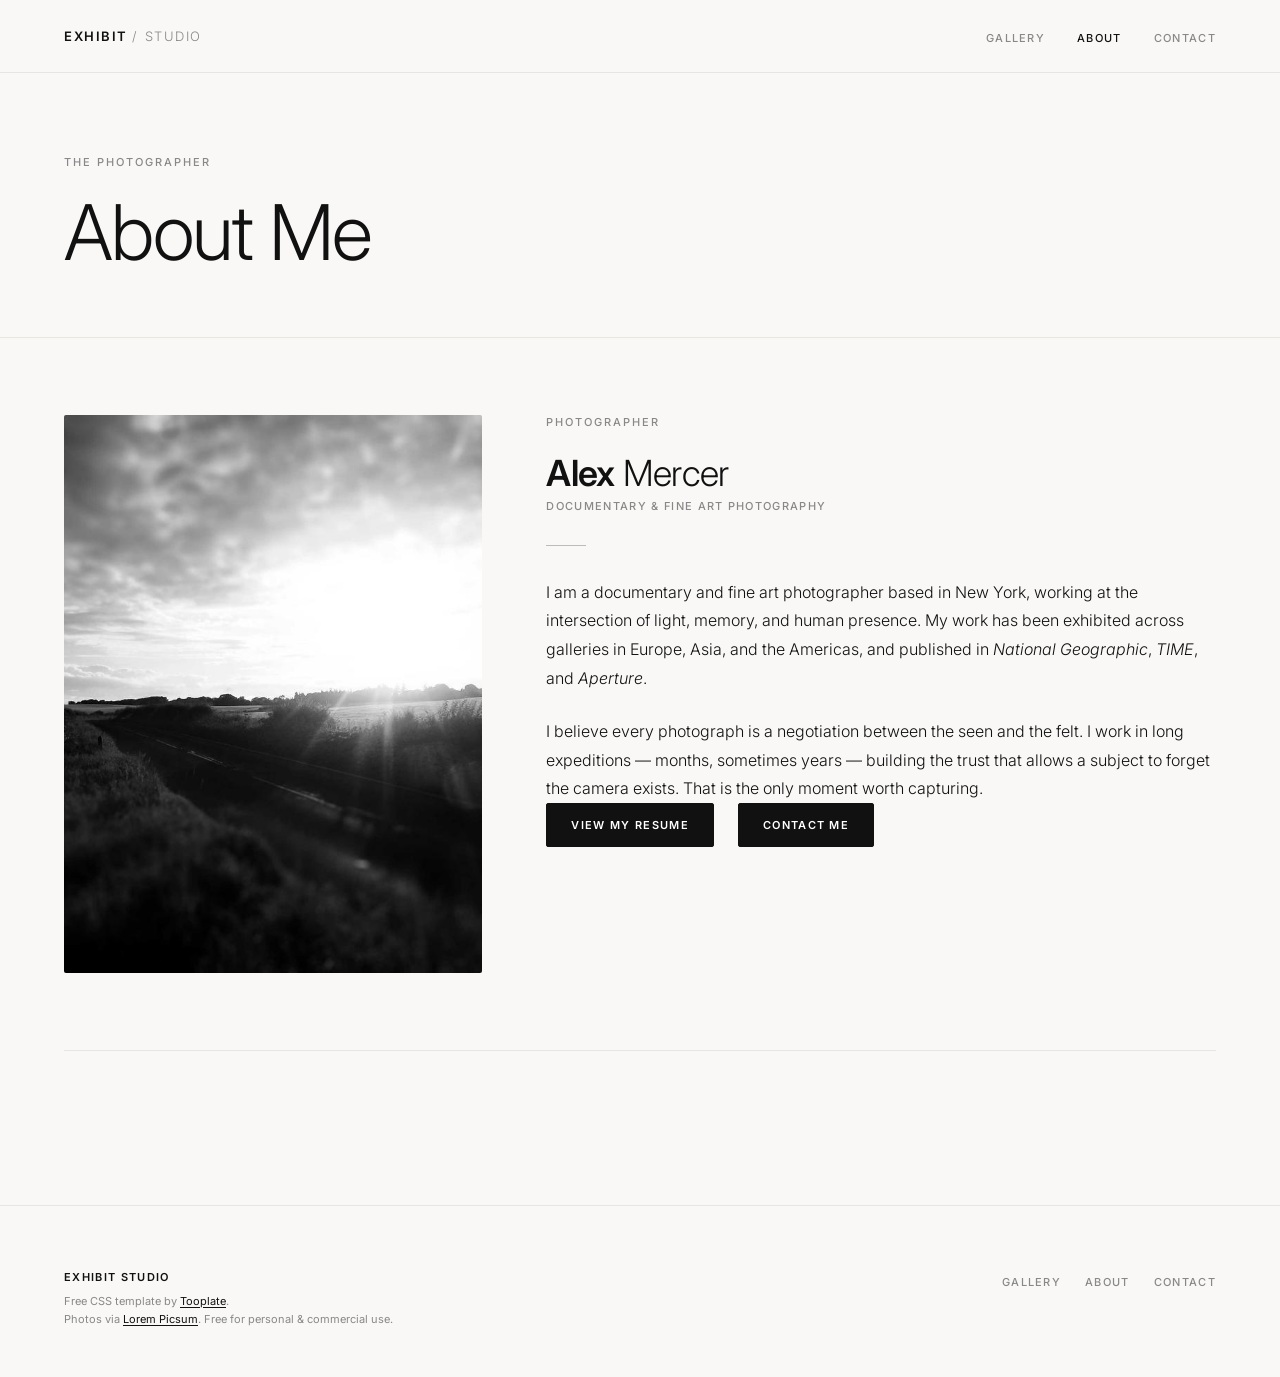
==== commit 98c52951: "Rough draft" ====
--- a/about.html
+++ b/about.html
@@ -62,7 +62,7 @@
   <header class="page-hero">
     <p class="page-hero__tag">The Photographer</p>
     <!-- ↓ EDIT: Your name or studio tagline -->
-    <h1 class="page-hero__title">About <strong>the Work</strong></h1>
+    <h1 class="page-hero__title">About Me</h1>
   </header>
 
 
@@ -114,8 +114,8 @@
     <!-- ── CTA ──────────────────────────────────────────────────── -->
     <div class="about-cta">
       <!-- ↓ EDIT: Link to your gallery and contact page -->
-      <a href="contact.html" class="btn btn--primary">Get in touch</a>
-      <a href="index.html"   class="btn btn--ghost">View gallery</a>
+      <a href="contact.html" class="btn btn--primary">View my resume</a>
+      <a href="index.html"   class="btn btn--primary">Contact me</a>
     </div>
 
   </main>
--- a/tooplate-exhibit-style.css
+++ b/tooplate-exhibit-style.css
@@ -364,22 +364,21 @@
     .front__gallery {
       padding:         var(--space-section-gap) var(--space-page-x);
       /* CSS Columns masonry */
-      column-count:    var(--grid-columns-frontpg);
+      column-count:    var(--grid-columns-desktop);
       column-gap:      var(--grid-column-gap);
     }
 
     /* ── Responsive column counts ─────────────────────────────── */
-    @media (min-width: 1000px) {
-      .front__gallery { column-count: var(--grid-columns-frontpg); }
-      .front__gallery { padding: var(--space-section-gap) var(--space-gallery-x); }
+    @media (min-width: 1400px) {
+      .front__gallery { column-count: var(--grid-columns-wide); }
     }
 
     @media (max-width: 900px) {
-      .front__gallery { column-count: var(--grid-columns-frontpg); }
+      .front__gallery { column-count: var(--grid-columns-tablet); }
     }
 
     @media (max-width: 560px) {
-      .front__gallery { column-count: var(--grid-columns-frontpg); }
+      .front__gallery { column-count: var(--grid-columns-mobile); }
     }
 
     .case__gallery {
@@ -426,6 +425,15 @@
 
     .gallery__item:hover .gallery__image {
       transform:       scale(1.035);
+    }
+
+    /* ── Make exception for case images (no zoom-in) ──────────── */
+    .case__image {
+      width:           100%;
+      height:          auto;
+      display:         block;
+      transition:      var(--transition-image-scale);
+      will-change:     transform;
     }
 
     /* ── Caption Overlay ──────────────────────────────────────── */
